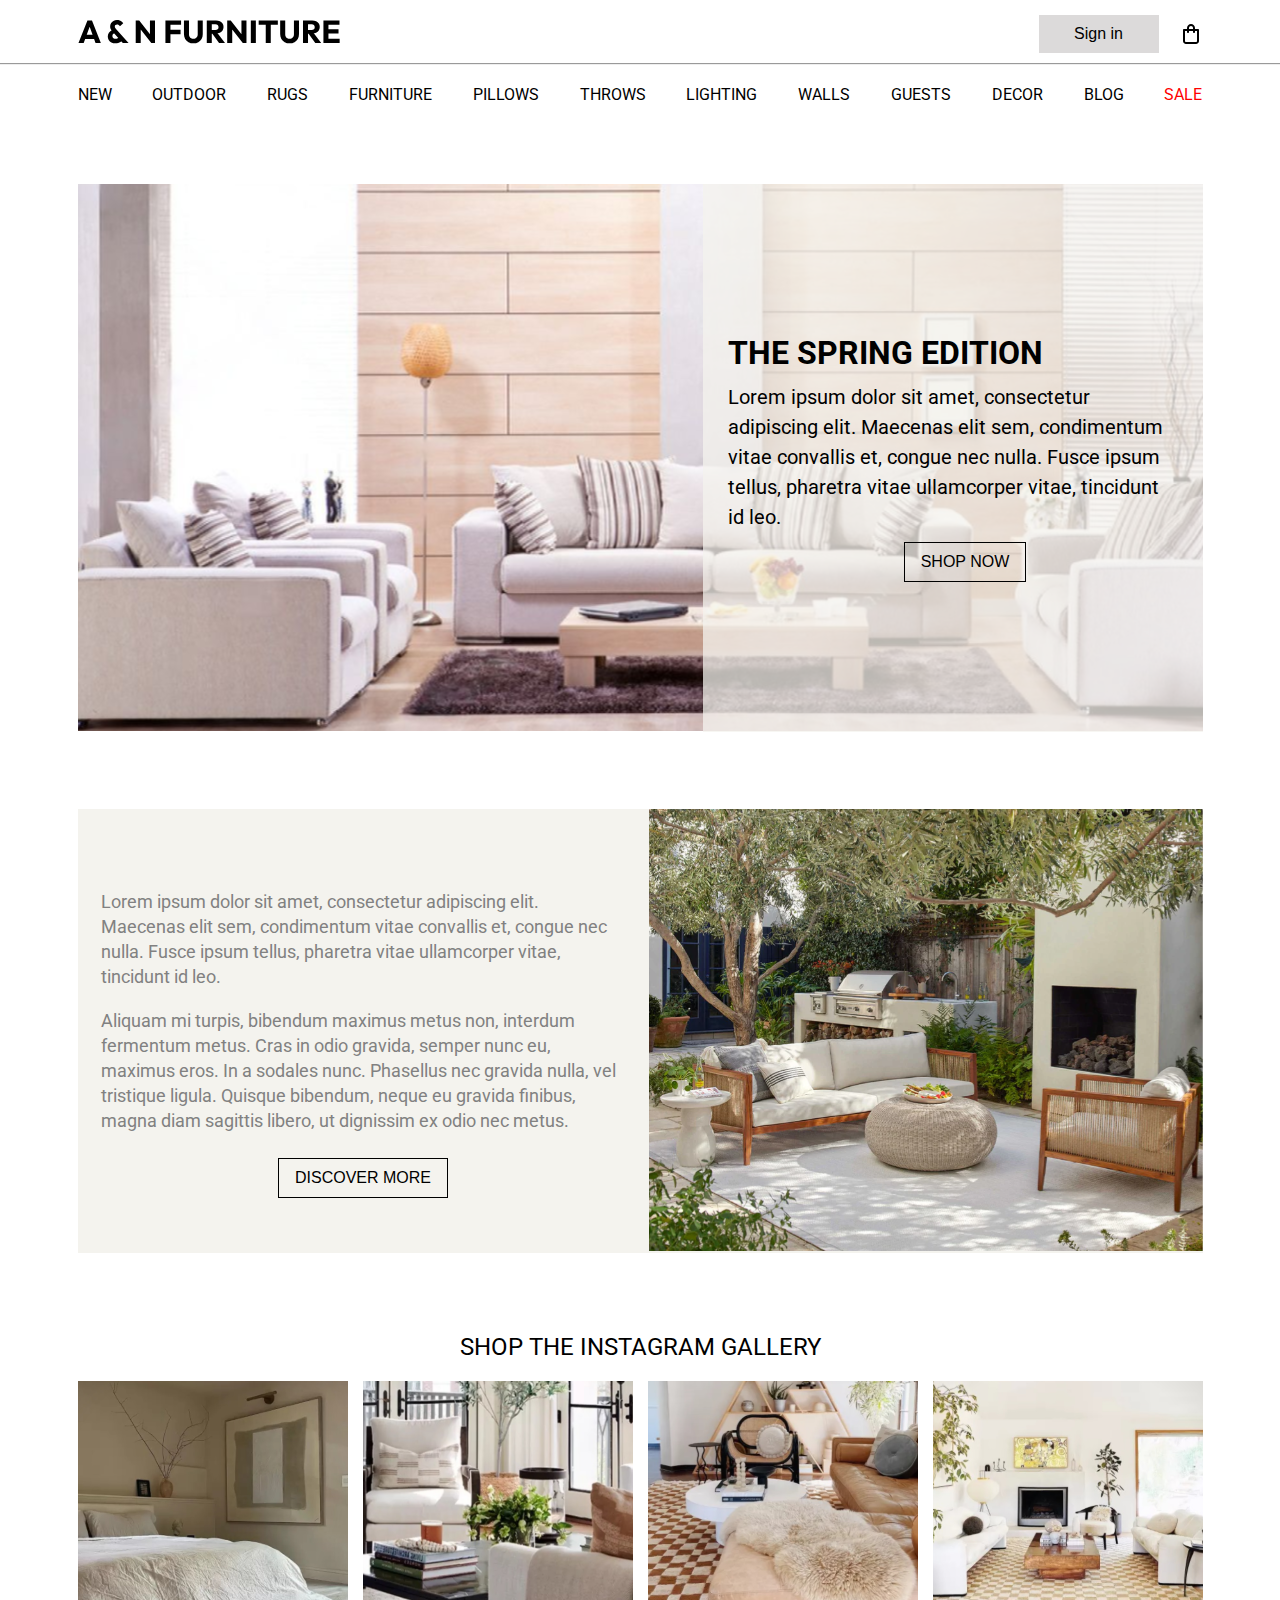
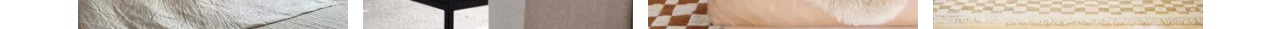
==== index.html @ 915113b4 "Instagram Gallery section added" ====
<!DOCTYPE html>
<html lang="en">
<head>
  <meta charset="UTF-8">
  <meta name="viewport" content="width=device-width, initial-scale=1.0">
  <link rel="stylesheet" href="style.css">
  <link rel="stylesheet" href="https://cdnjs.cloudflare.com/ajax/libs/font-awesome/4.7.0/css/font-awesome.min.css">
  <title>Buy Furniture Online</title>
</head>
<body>
  <div class="container">

    <!-- Top NavBar starts -->
    <div class="nav-container">
    <div class="logo">
      <img src="./images/sitelogo.svg" alt="logo">
    </div>
    <div class="login">
      <button type="button" class="btn btn-sign">Sign in</button>
      <img src="./images/icon-cart.svg" class="cart" alt="shopping cart icon">
    </div>
  </div>
    <!-- Top NavBar ends -->
    <hr>
    <!-- Main NavBar starts -->
    <div class="main-nav">
      <ul>
        <li><a href="#">New</a></li>
        <li><a href="#">Outdoor</a></li>
        <li><a href="#">Rugs</a></li>
        <li><a href="#">furniture</a></li>
        <li><a href="#">pillows</a></li>
        <li><a href="#">throws</a></li>
        <li><a href="#">lighting</a></li>
        <li><a href="#">walls</a></li>
        <li><a href="#">guests</a></li>
        <li><a href="#">decor</a></li>
        <li><a href="#">blog</a></li>
        <li><a href="#"><span class="active">sale</span></a></li>
      </ul>
    </div>
    <!-- Main NavBar ends -->

    <!-- Hero Section starts -->
   <div class="hero-container">
    <div class="hero-image">
      <img src="./images/hero.svg" alt="hero image">
    </div>
    <div class="hero-text">
      <h1>THE SPRING EDITION</h1>
      <p>Lorem ipsum dolor sit amet, consectetur adipiscing elit. Maecenas elit sem, condimentum vitae convallis et, congue nec nulla. Fusce ipsum tellus, pharetra vitae ullamcorper vitae, tincidunt id leo. </p>
      <button class="btn btn-shop">SHOP NOW</button>
    </div>
   </div>
    <!-- Hero Section ends -->

    <!-- Discover More starts -->
    <div class="discover-more">
      <div class="disc-text">
        <p>Lorem ipsum dolor sit amet, consectetur adipiscing elit. Maecenas elit sem, condimentum vitae convallis et, congue nec nulla. Fusce ipsum tellus, pharetra vitae ullamcorper vitae, tincidunt id leo.</p> <br>
        <p>Aliquam mi turpis, bibendum maximus metus non, interdum fermentum metus. Cras in odio gravida, semper nunc eu, maximus eros. In a sodales nunc. Phasellus nec gravida nulla, vel tristique ligula. Quisque bibendum, neque eu gravida finibus, magna diam sagittis libero, ut dignissim ex odio nec metus.</p>
        <button class="btn btn-discover">DISCOVER MORE</button>
      </div>
      <div class="disc-img">
        <img src="./images/discovermore.svg" alt="image for discover more section">
      </div>
    </div>
    <!-- Discover More ends -->

    <!-- Instagram gallery starts -->
    <div class="gallery-main">
      <h2>Shop the instagram  gallery</h2>
      <div class="gallery-items">
        <img src="./images/insta01.svg" alt="instagram image">
        <img src="./images/insta02.svg" alt="instagram image">
        <img src="./images/insta03.svg" alt="instagram image">
        <img src="./images/insta04.svg" alt="instagram image">
      </div>
    </div>
    <!-- Instagram gallery ends -->
  
  </div>
  <!-- End of Main Container Div -->
  
  <!-- Script file -->
  <script src="main.js"></script>
</body>
</html>
---- style.css ----
@import url('https://fonts.googleapis.com/css2?family=Outfit:wght@400;700&family=Roboto:wght@400;700&display=swap');
*{
  padding: 0;
  margin: 0;
  box-sizing: border-box;
}
:root{
  --yellow-main:  #F4F3EE;
}

body{
  font-family: 'Outfit', sans-serif;
  font-family: 'Roboto', sans-serif;
}
.container{
  width: 1125px;
  margin: 0 auto;
}
/* Top NavBar starts */
.nav-container{
  margin-top: 15px;
  display: flex;
  align-items: center;
  justify-content: space-between;
}
.login{
  display: flex;
}
.login button{
  margin-right: 20px;
}
.btn{
  padding: 10px 16px;
  font-size: 16px;
  cursor: pointer;
  border: 1px solid black;
}
.btn-sign{
  width: 120px;
  background-color: #DCDADA;
  border: none;
}
.cart{
  cursor: pointer;
}
hr{
  width: 200%;
  position: relative;
  left: -50%;
  margin-top: 10px;
}
/* Top NavBar ends */

/* Main NavBar starts */
ul{
  display: flex;
  align-items: center;
  justify-content: space-between;
  margin-top: 20px;
}
ul li{
  list-style: none;
}
ul li a{
  display: inline-block;
  text-decoration: none;
  text-transform: uppercase;
  color: black;
}
.active{
  color: red;
}
/* Main NavBar ends */

/* Hero Section starts */
.hero-container{
  margin-top: 80px;
  position: relative;
  height: 600px;
}
.hero-container img{
  width: 1125px;
}
.hero-text{
  position: absolute;
  display: flex;
  flex-direction: column;
  justify-content: center;
  top: 0;
  right: 0;
  height: 548px;
  width: 500px;
  padding-left: 25px;
  background-color: rgba(244, 243, 238, 0.75);
}
.hero-text h1{
margin-bottom: 10px;

}
.hero-text p{
  width: 450px;
  font-size: 20px;
  line-height: 150%;
  margin-bottom: 10px;
}
.btn-shop{
  align-self: center;
  background-color: transparent;
}
.btn-shop:hover{
  background-color: #fff;
}
/* Hero Section ends */

/* Discover more starts */
.discover-more{
  display: flex;
  background-color: var(--yellow-main);
  height: 444px;
  margin-top: 25px;
}
.disc-text{
  padding: 80px 23px;
  text-align: center;
}
.disc-text p{
  font-size: 18px;
  line-height: 25px;
  color: #818181;
  text-align: left;
}
.btn-discover{
  background-color: transparent;
  margin-top: 25px;
}
.btn-discover:hover{
  background-color: #fff;
}
/* Discover more ends */

/* Instagram gallery starts */
.gallery-main{
  margin-top: 80px;
}
.gallery-main h2{
  text-align: center;
  text-transform: uppercase;
  font-weight: 400;
  margin-bottom: 20px;
}
.gallery-items{
  display: flex;
  justify-content: space-between;
}
/* Instagram gallery ends */
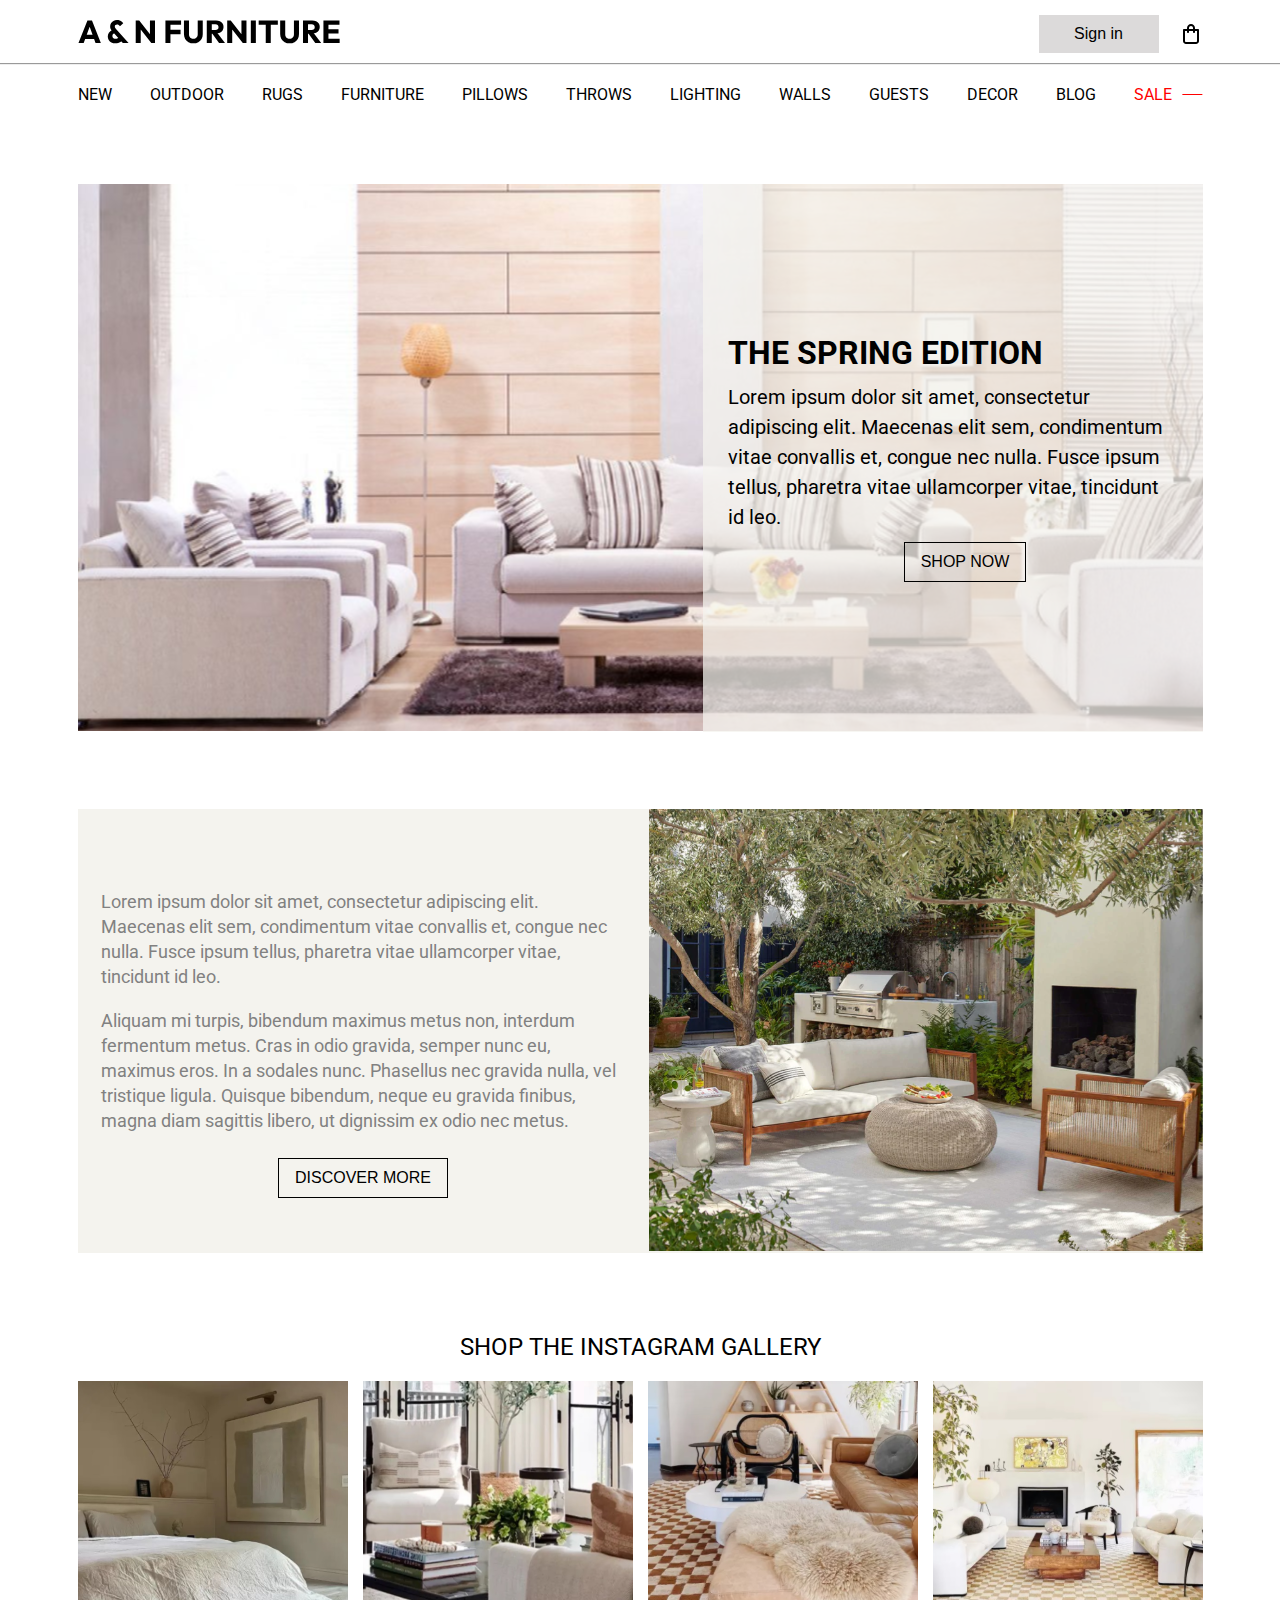
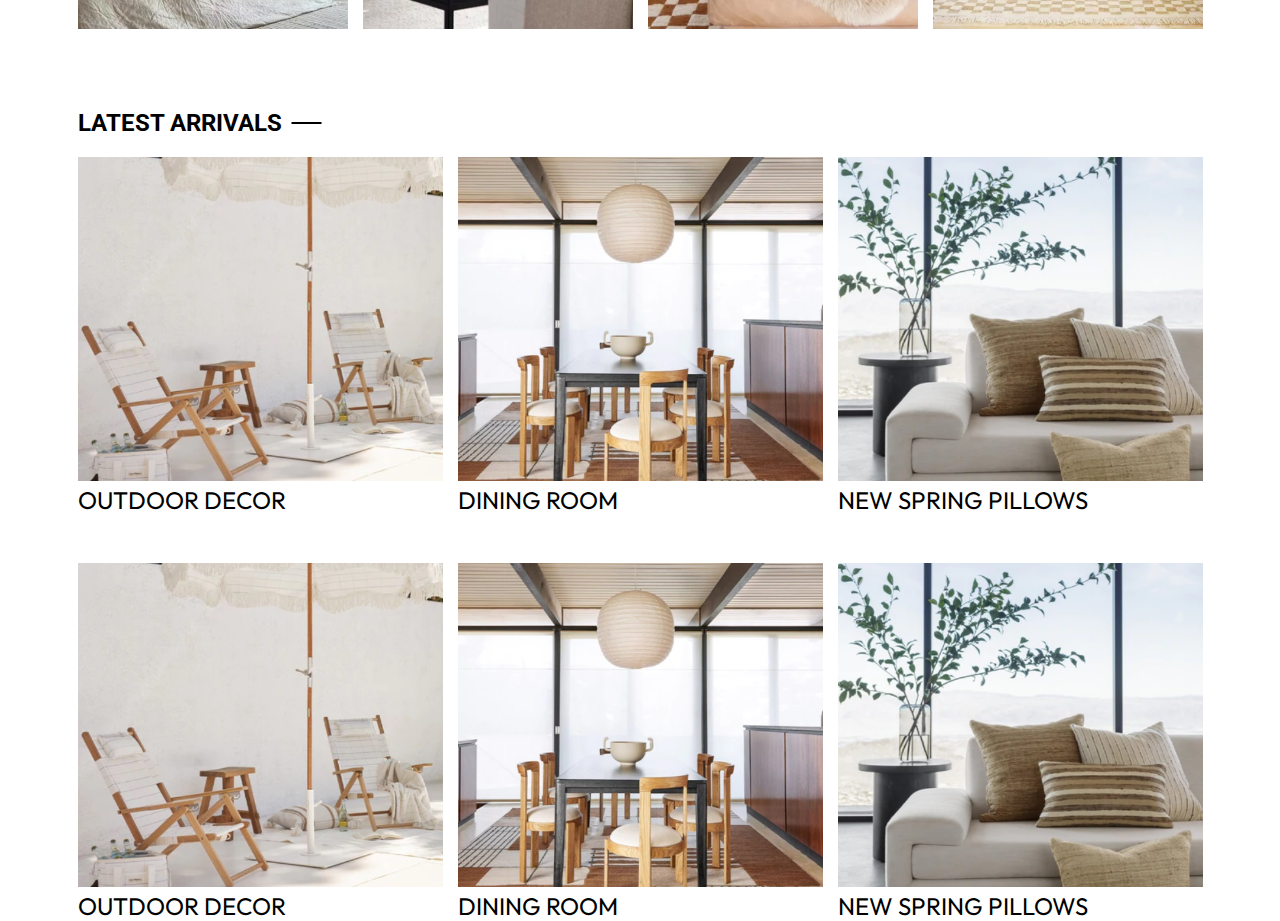
==== commit 30dd550f: "Latest Arrival product section done" ====
--- a/index.html
+++ b/index.html
@@ -78,6 +78,38 @@
       </div>
     </div>
     <!-- Instagram gallery ends -->
+
+    <!-- Latest arrival starts -->
+    <div class="latest-arrivals">
+      <h2><span>Latest arrivals</span></h2>
+      <div class="arrival-items">
+        <div class="item">
+          <img src="./images/latest-arrival-01.svg" alt="New arrival image 1">
+          <p>outdoor decor</p>
+        </div>
+        <div class="item">
+          <img src="./images/latest-arrival-02.svg" alt="New arrival image 2">
+          <p>dining room</p>
+        </div>
+        <div class="item">
+          <img src="./images/latest-arrival-03.svg" alt="New arrival image 3">
+          <p>new spring pillows</p>
+        </div>
+        <div class="item">
+          <img src="./images/latest-arrival-04.svg" alt="New arrival image 4">
+          <p>outdoor decor</p>
+        </div>
+        <div class="item">
+          <img src="./images/latest-arrival-05.svg" alt="New arrival image 5">
+          <p>dining room</p>
+        </div>
+        <div class="item">
+          <img src="./images/latest-arrival-06.svg" alt="New arrival image 6">
+          <p>new spring pillows</p>
+        </div>
+      </div>
+    </div>
+    <!-- Latest arrival ends -->
   
   </div>
   <!-- End of Main Container Div -->
--- a/style.css
+++ b/style.css
@@ -153,3 +153,31 @@
   justify-content: space-between;
 }
 /* Instagram gallery ends */
+
+/* Latest arrival starts */
+.latest-arrivals{
+  margin-top: 80px;
+}
+.latest-arrivals h2{
+  text-transform: uppercase;
+}
+span::after{
+  content: "\00a0\00a0\00a0\00a0\00a0";
+  margin-left: 10px;
+  text-decoration: line-through;
+}
+.item p{
+  text-transform: uppercase;
+  font-size: 24px;
+  font-weight: 400;
+  font-family: 'Outfit', sans-serif;
+}
+.arrival-items{
+  margin-top: 20px;
+  display: flex;
+  justify-content: space-between;
+  flex-wrap: wrap;
+  row-gap: 3em;
+}
+/* Latest arrival ends */
+
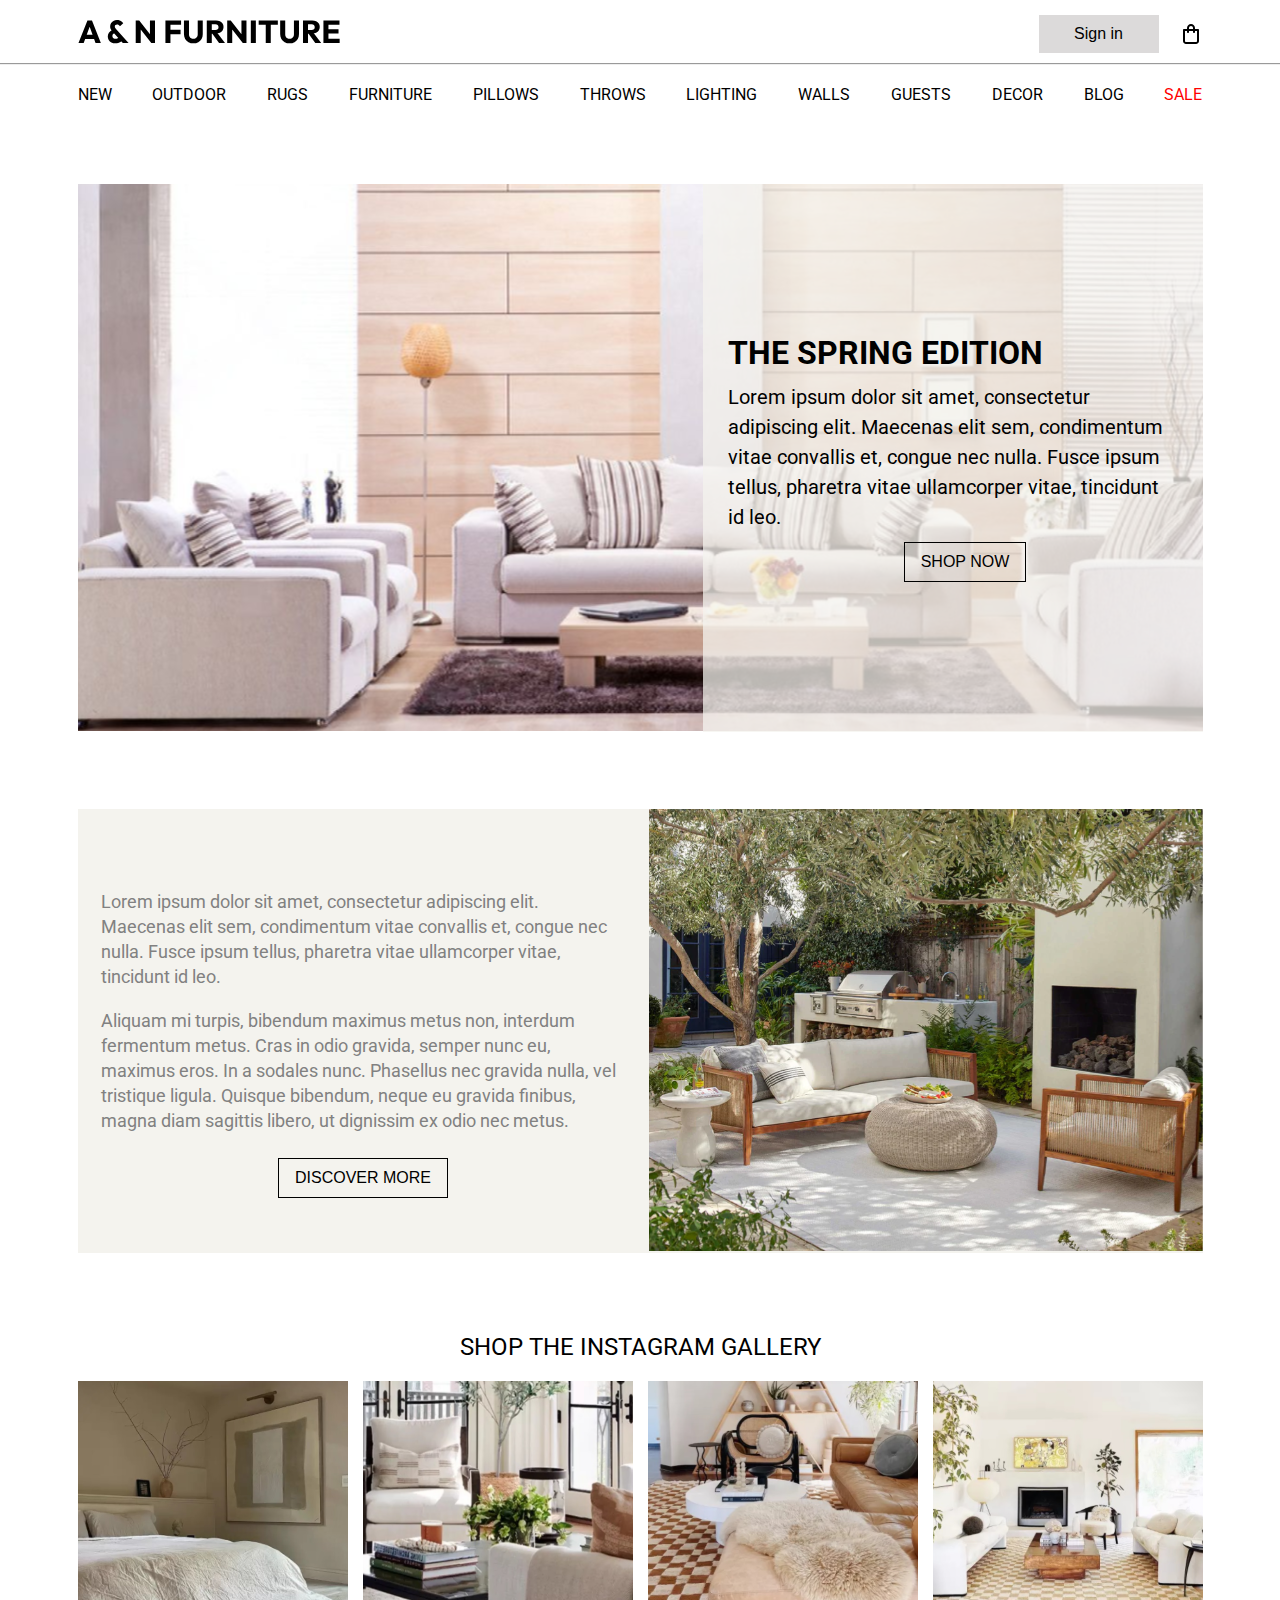
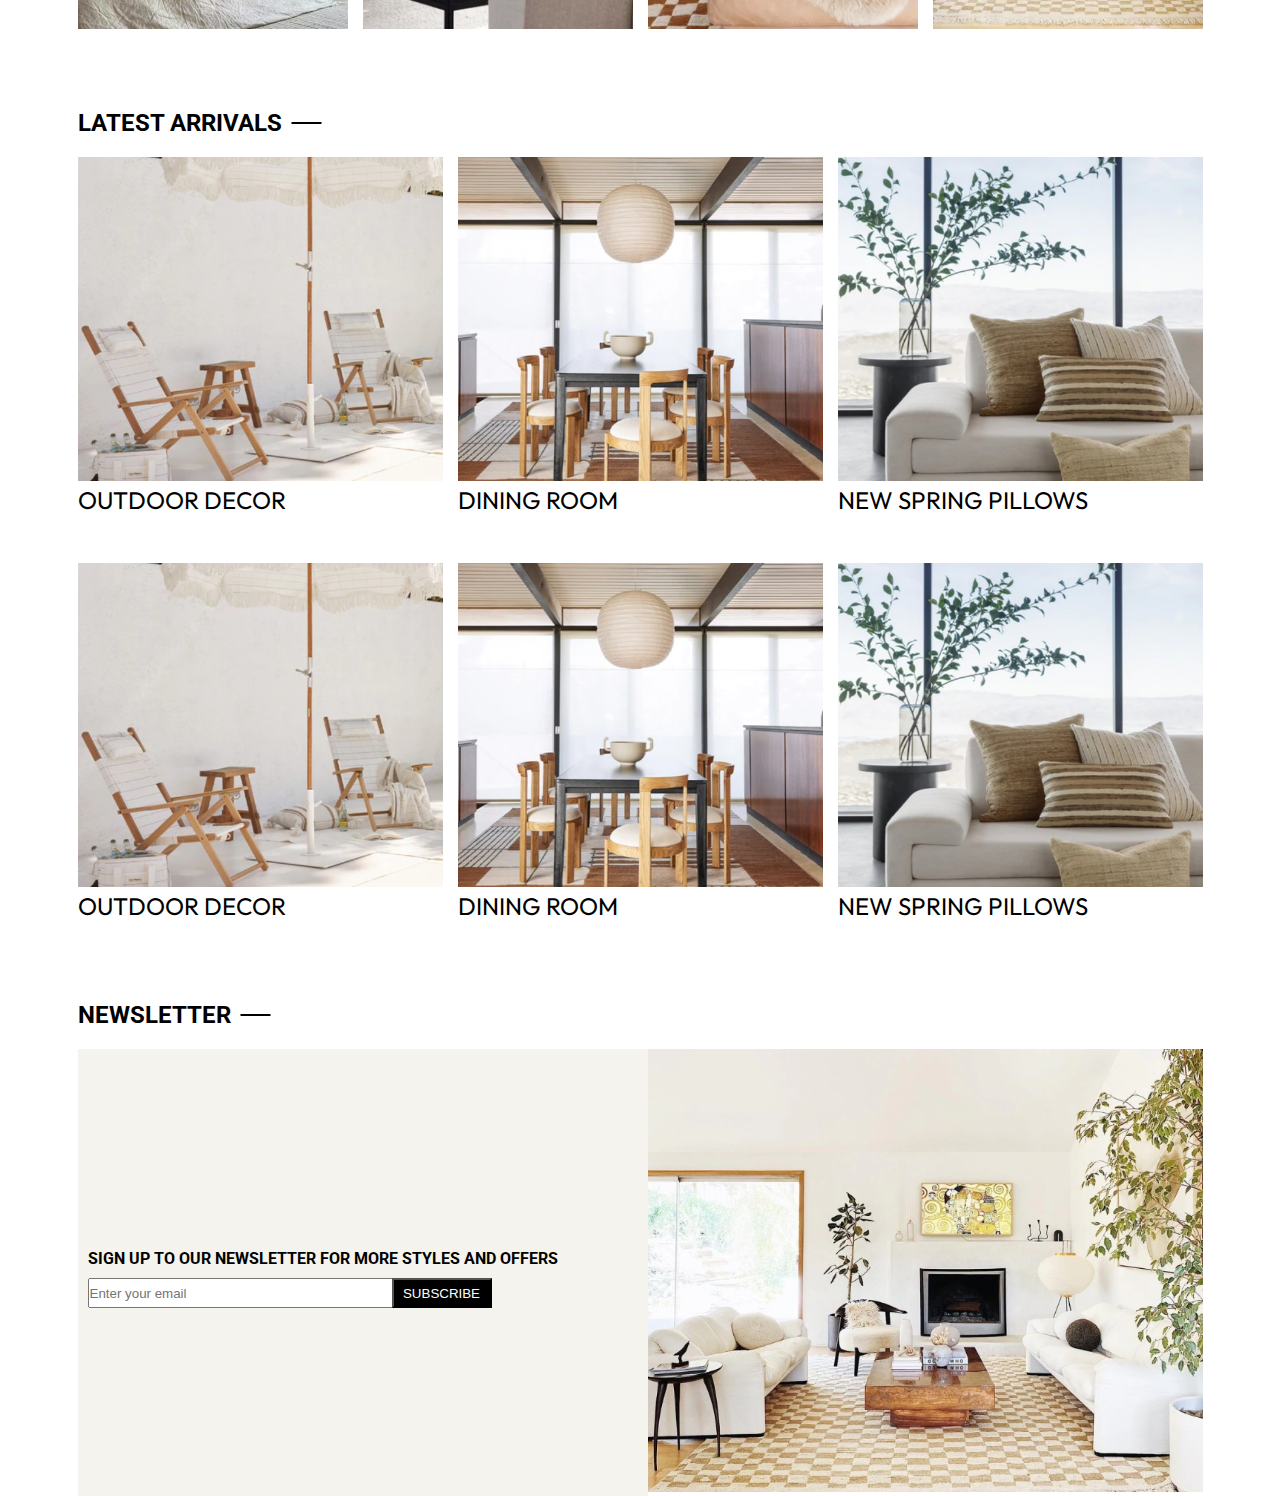
==== commit aa3846e8: "Newsletter section added" ====
--- a/index.html
+++ b/index.html
@@ -81,7 +81,7 @@
 
     <!-- Latest arrival starts -->
     <div class="latest-arrivals">
-      <h2><span>Latest arrivals</span></h2>
+      <h2><span class="hr-line">Latest arrivals</span></h2>
       <div class="arrival-items">
         <div class="item">
           <img src="./images/latest-arrival-01.svg" alt="New arrival image 1">
@@ -110,6 +110,21 @@
       </div>
     </div>
     <!-- Latest arrival ends -->
+    <!-- Newsletter starts -->
+    <div class="newsletter">
+      <h2><span class="hr-line">NEWSLETTER</span></h2>
+      <div class="news-content">
+        <div class="news-text">
+          <h3>sign up to our newsletter for more styles and offers</h3>
+          <input type="text" class="news-input" placeholder="Enter your email">
+          <button class="btn-sub">SUBSCRIBE</button>
+        </div>
+        <div class="news-img">
+          <img src="./images/newsletter.svg" alt="Newsletter image">
+        </div>
+      </div>
+    </div>
+    <!-- Newsletter ends -->
   
   </div>
   <!-- End of Main Container Div -->
--- a/style.css
+++ b/style.css
@@ -161,7 +161,7 @@
 .latest-arrivals h2{
   text-transform: uppercase;
 }
-span::after{
+.hr-line::after{
   content: "\00a0\00a0\00a0\00a0\00a0";
   margin-left: 10px;
   text-decoration: line-through;
@@ -180,4 +180,37 @@
   row-gap: 3em;
 }
 /* Latest arrival ends */
-
+/* Newsletter starts */
+.newsletter{
+  margin-top: 80px;
+}
+.news-content{
+  display: flex;
+  margin-top: 20px;
+}
+.news-text{
+  flex: 1;
+  padding-top: 200px;
+  padding-left: 10px;
+  background-color: var(--yellow-main);
+}
+.news-text h3{
+  text-transform: uppercase;
+  margin-bottom: 10px;
+  font-size: 16px;
+}
+.news-input{
+  padding-right: 50px;
+  width: 350px;
+  height: 30px;
+}
+.btn-sub{
+  margin-left: -50px;
+  height: 30px;
+  width: 100px;
+  background: #000;
+  color: white;
+  cursor: pointer;
+}
+/* Newsletter ends */
+
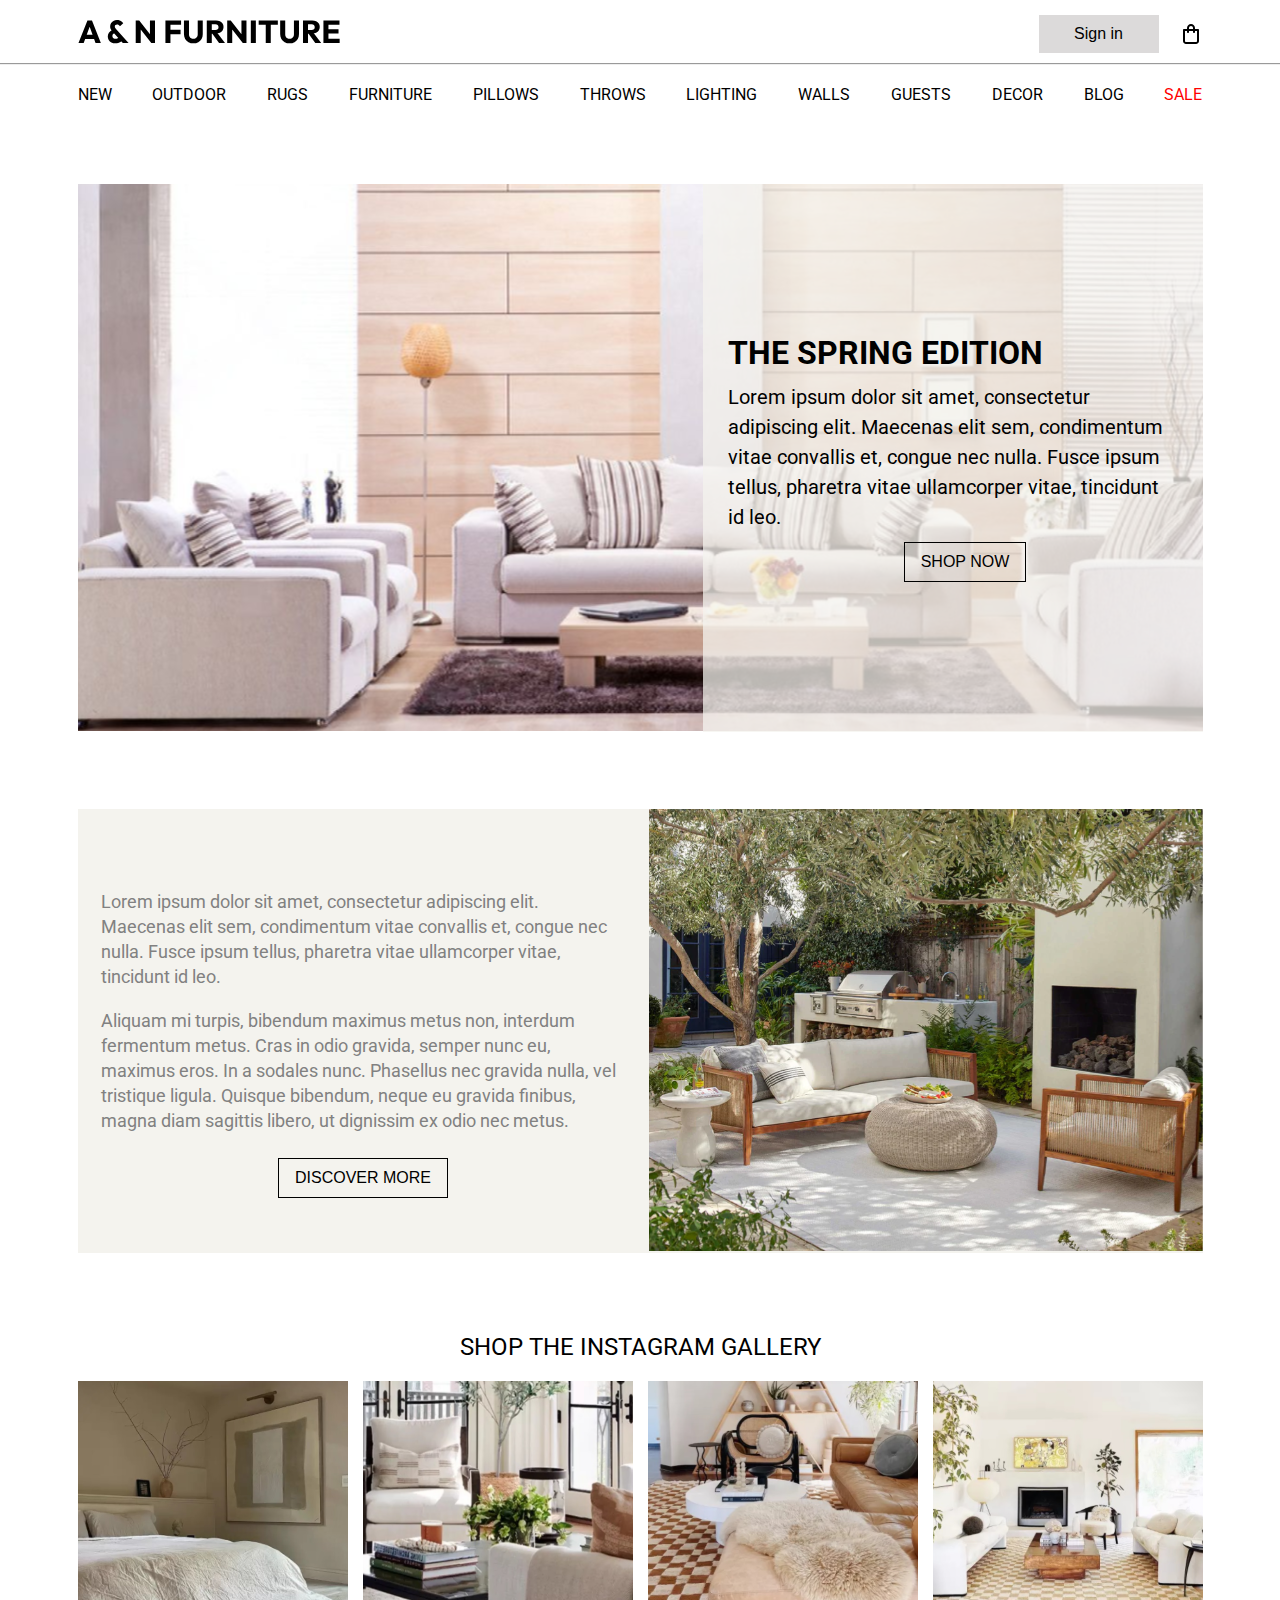
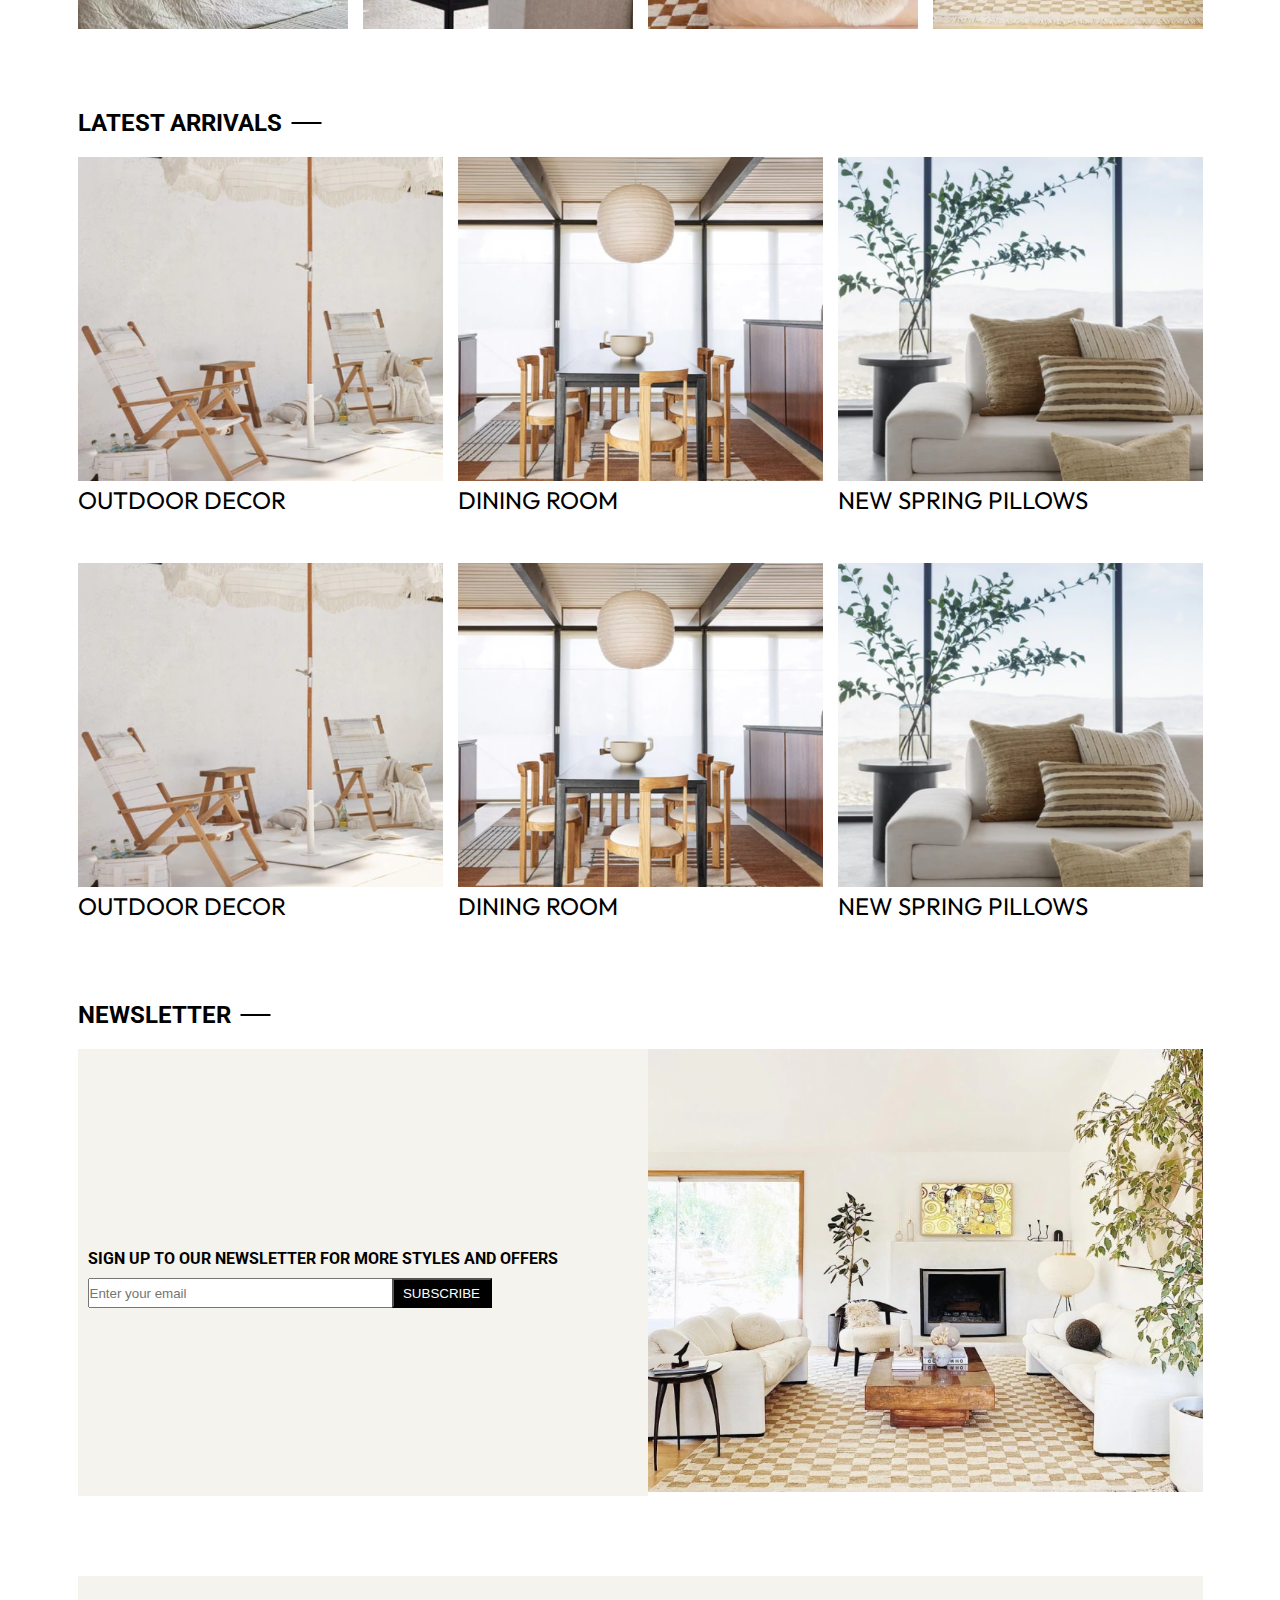
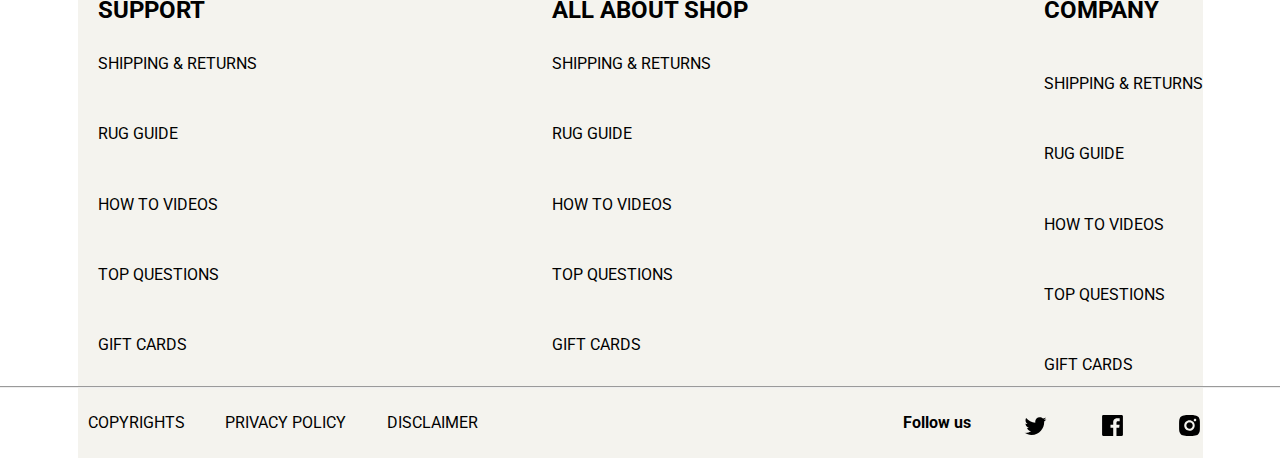
==== commit 5c925e84: "Footer menu commpleted" ====
--- a/index.html
+++ b/index.html
@@ -24,7 +24,7 @@
     <hr>
     <!-- Main NavBar starts -->
     <div class="main-nav">
-      <ul>
+      <ul class="menu-items">
         <li><a href="#">New</a></li>
         <li><a href="#">Outdoor</a></li>
         <li><a href="#">Rugs</a></li>
@@ -125,6 +125,57 @@
       </div>
     </div>
     <!-- Newsletter ends -->
+
+    <!-- Footer starts -->
+    <div class="footer-main">
+      <div class="support">
+        <h2>SUPPORT</h2>
+        <ul class="support-list">
+          <li><a href="#">shipping & Returns</a></li>
+          <li><a href="#">rug guide</a></li>
+          <li><a href="#">how to videos</a></li>
+          <li><a href="#">top questions</a></li>
+          <li><a href="#">gift cards</a></li>
+        </ul>
+      </div>
+      <div class="all-about-shop">
+        <h2>ALL ABOUT SHOP</h2>
+        <ul class="shop-list">
+          <li><a href="#">shipping & Returns</a></li>
+          <li><a href="#">rug guide</a></li>
+          <li><a href="#">how to videos</a></li>
+          <li><a href="#">top questions</a></li>
+          <li><a href="#">gift cards</a></li>
+        </ul>
+      </div>
+      <div class="company">
+        <h2>COMPANY</h2>
+        <ul class="comp-list">
+          <li><a href="#">shipping & Returns</a></li>
+          <li><a href="#">rug guide</a></li>
+          <li><a href="#">how to videos</a></li>
+          <li><a href="#">top questions</a></li>
+          <li><a href="#">gift cards</a></li>
+        </ul>
+      </div>
+    </div>
+    <hr class="footer-hr">
+    <!-- Footer ends -->
+    <!-- Footer Bottom Menu starts -->
+    <div class="footer-bottom">
+      <ul class="footer-bottom-ul">
+        <li><a href="#">Copyrights</a></li>
+        <li><a href="#">Privacy Policy</a></li>
+        <li><a href="#">Disclaimer</a></li>
+      </ul>
+      <div class="social">
+        <h4>Follow us</h4>
+        <img src="./images/icon-twitter.svg" alt="">
+        <img src="./images/icon-facebook.svg" alt="">
+        <img src="./images/icon-insta.svg" alt="">
+      </div>
+    </div>
+    <!-- Footer Bottom Menu ends -->
   
   </div>
   <!-- End of Main Container Div -->
--- a/style.css
+++ b/style.css
@@ -52,7 +52,7 @@
 /* Top NavBar ends */
 
 /* Main NavBar starts */
-ul{
+.menu-items{
   display: flex;
   align-items: center;
   justify-content: space-between;
@@ -166,6 +166,9 @@
   margin-left: 10px;
   text-decoration: line-through;
 }
+.item{
+  cursor: pointer;
+}
 .item p{
   text-transform: uppercase;
   font-size: 24px;
@@ -213,4 +216,57 @@
   cursor: pointer;
 }
 /* Newsletter ends */
-
+/* Footer starts */
+.footer-main{
+  margin-top: 80px;
+  display: flex;
+  justify-content: space-between;
+  height: 420px;
+  background-color: var(--yellow-main);
+}
+.support, .all-about-shop, .company{
+  margin-left: 20px;
+}
+.support, .all-about-shop, .company h2{
+  padding-top: 20px;
+  padding-bottom: 20px;
+}
+.support-list, .shop-list, .comp-list{
+  display: flex;
+  flex-direction: column;
+  justify-content: space-between;
+  height: 300px;
+  margin-top: 30px;
+}
+.footer-hr{
+  margin-top: -10px;
+}
+
+/* Footer ends */
+/* Footer bottom starts */
+.footer-bottom{
+  display: flex;
+  justify-content: space-between;
+  height: 70px;
+  background-color: var(--yellow-main);
+}
+.footer-bottom-ul{
+  width: 400px;
+  display: flex;
+  justify-content: space-between;
+  padding-top: 25px;
+  padding-left: 10px;
+}
+.social{
+  width: 300px;
+  display: flex;
+  justify-content: space-between;
+  padding-top: 25px;
+  padding-right: 10pxs;
+}
+.social img{
+  height: 25px;
+  width: 25px;
+}
+/* Footer bottom ends */
+
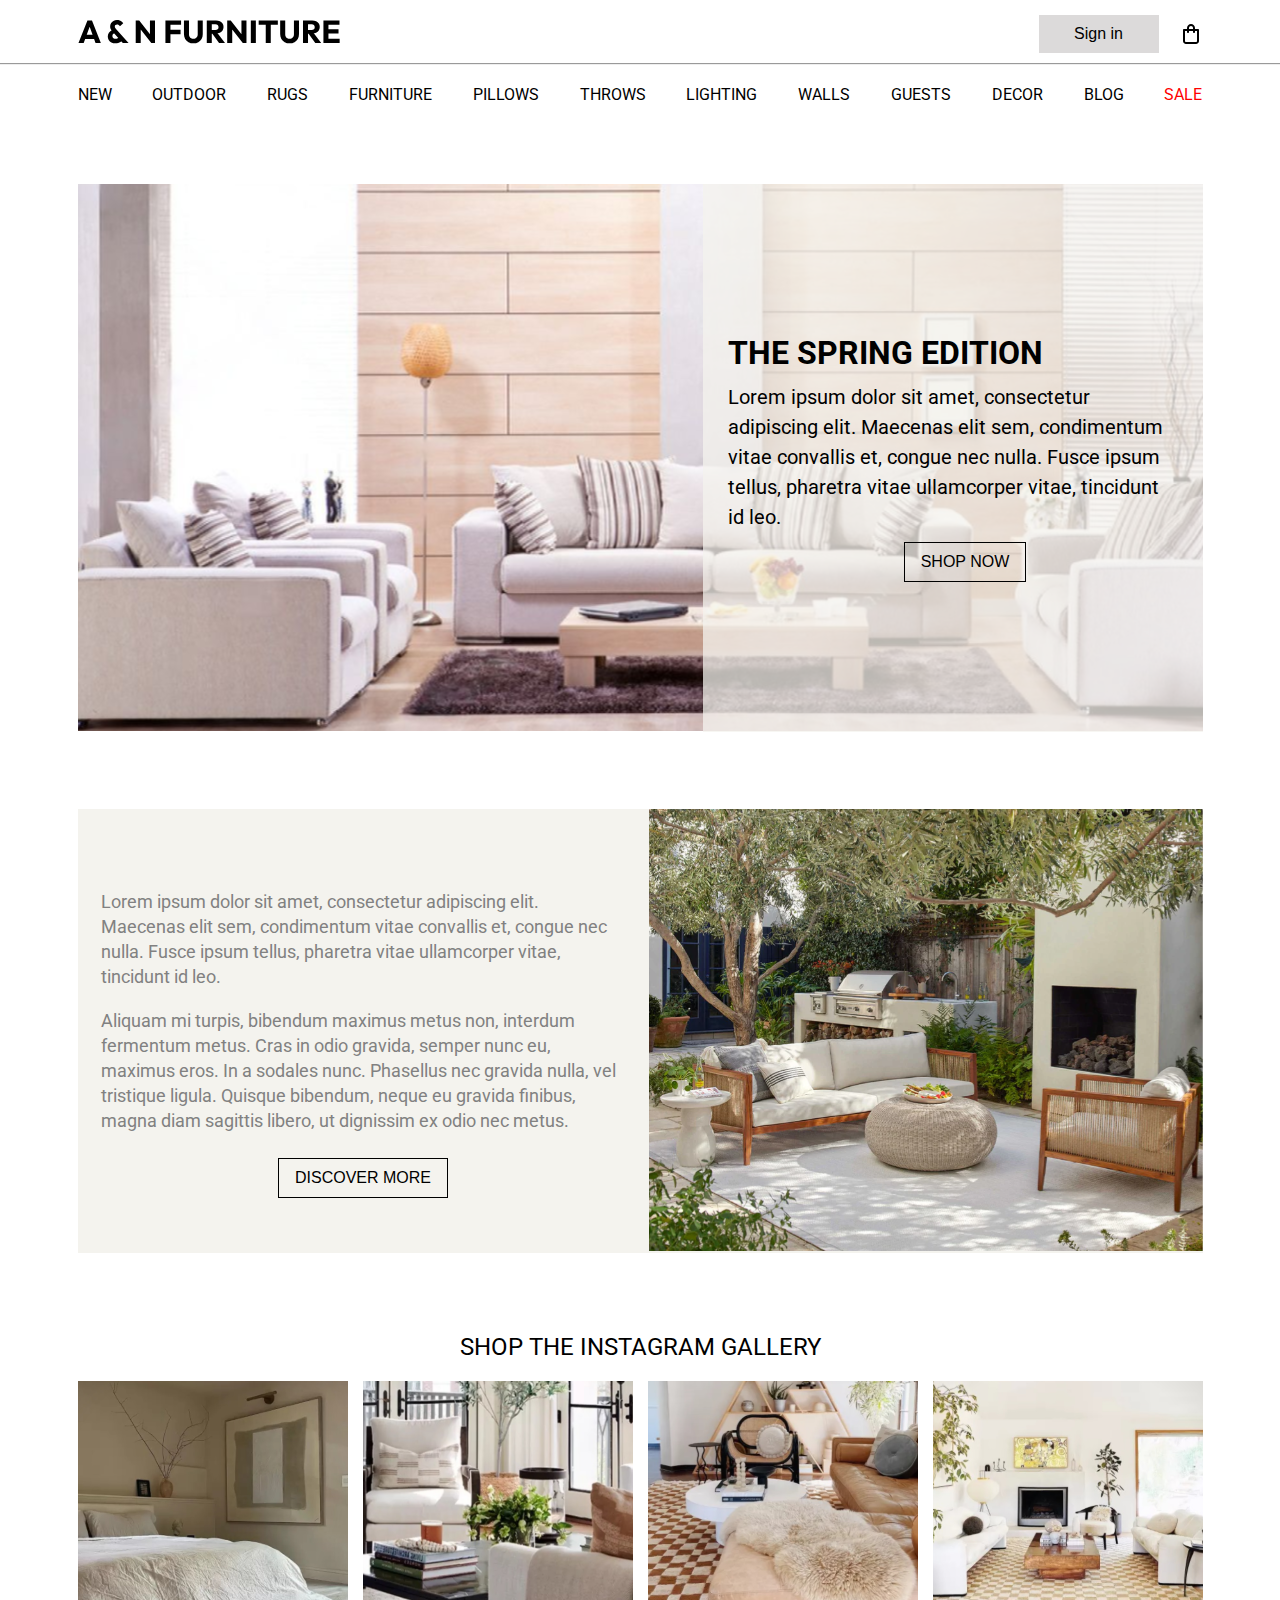
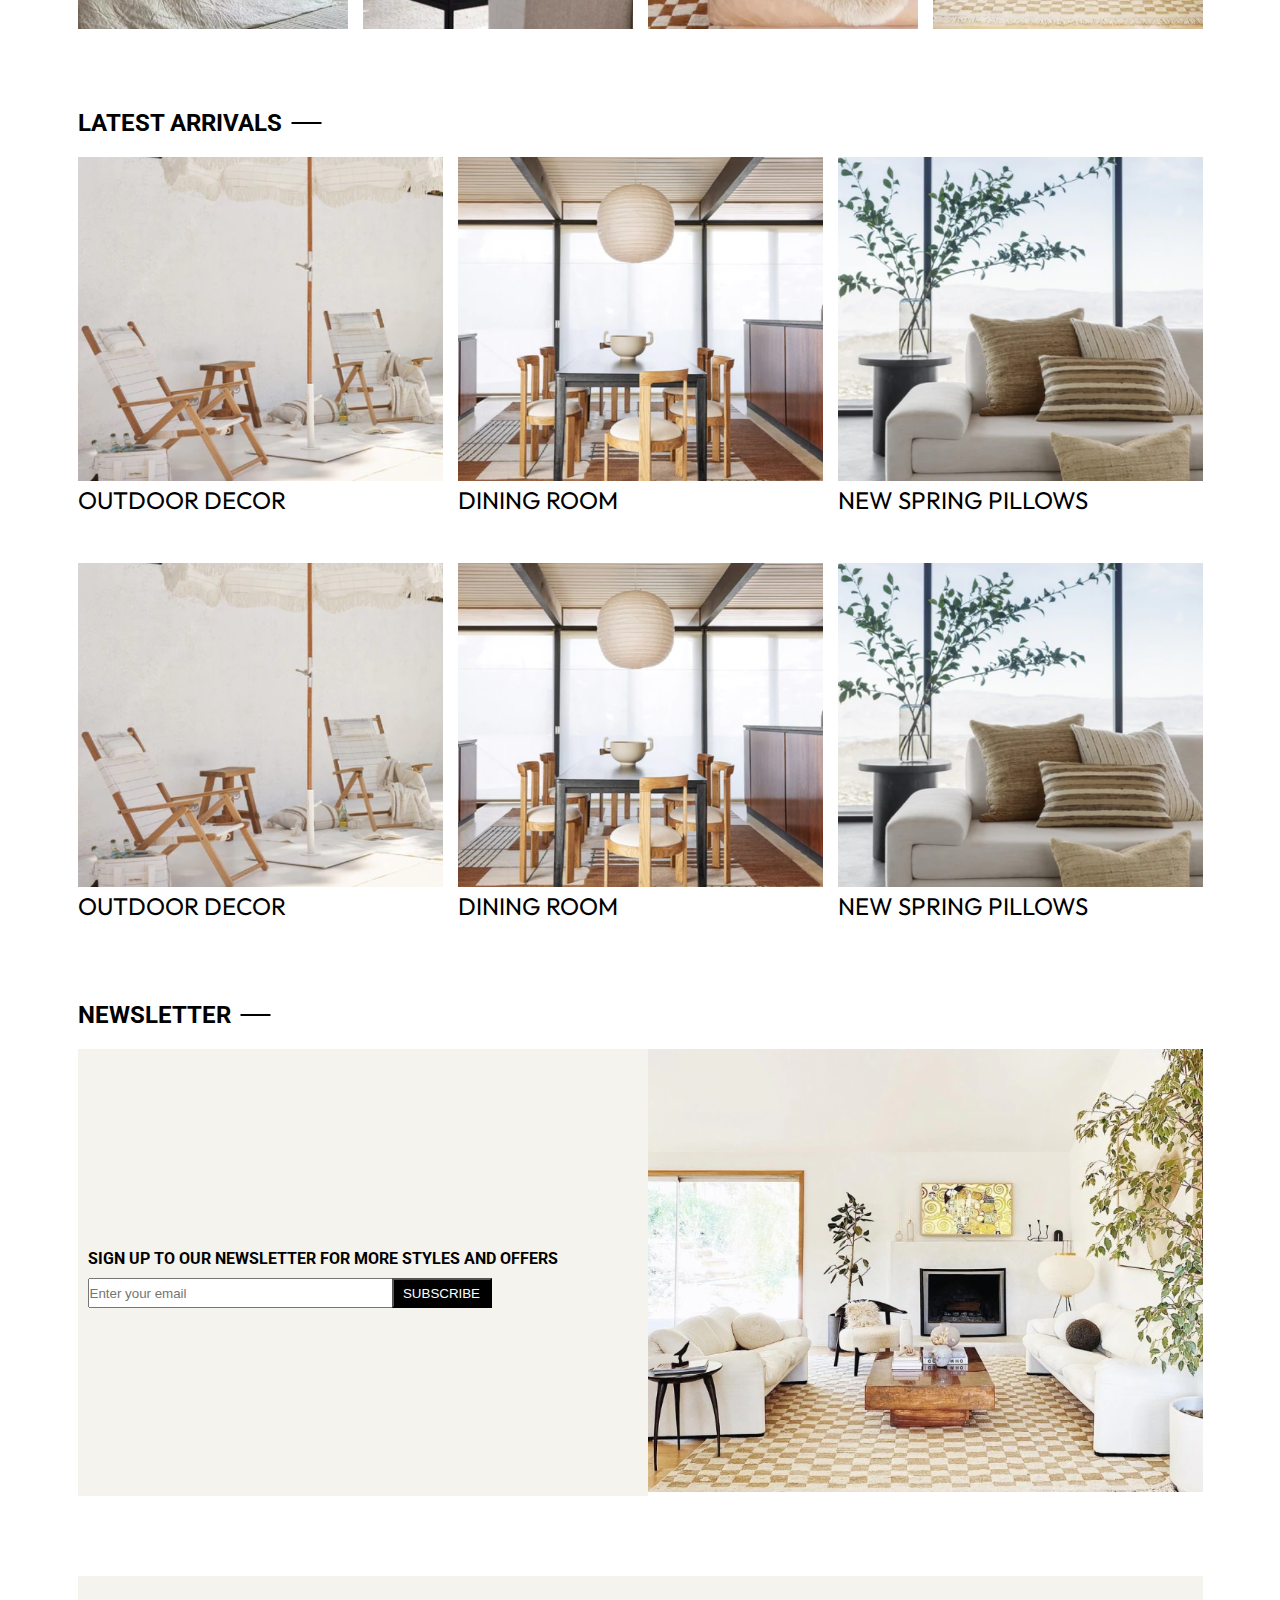
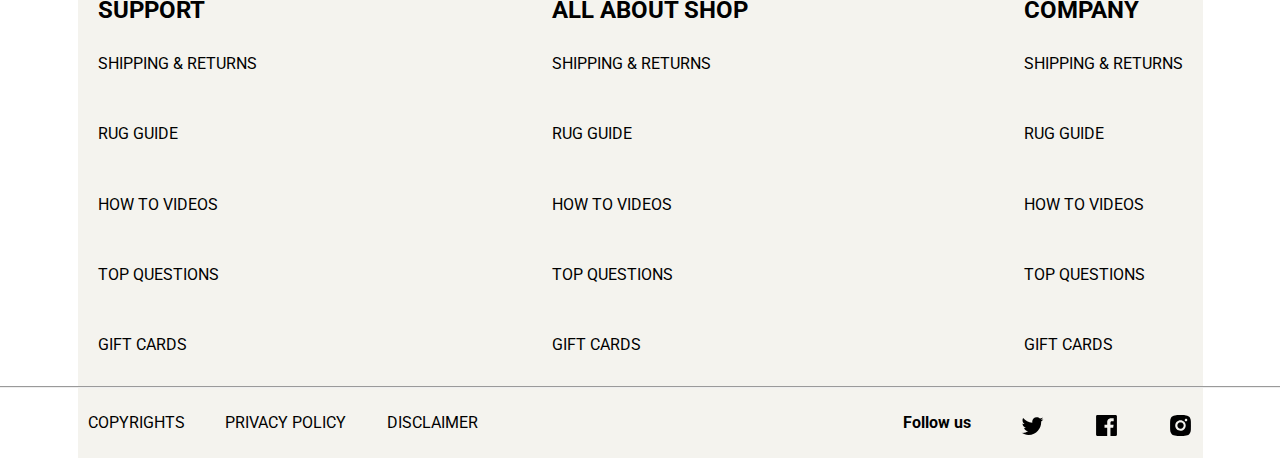
==== commit 0e4e4a50: "Fixed minor issues" ====
--- a/index.html
+++ b/index.html
@@ -158,6 +158,7 @@
           <li><a href="#">gift cards</a></li>
         </ul>
       </div>
+      
     </div>
     <hr class="footer-hr">
     <!-- Footer ends -->
--- a/style.css
+++ b/style.css
@@ -224,12 +224,14 @@
   height: 420px;
   background-color: var(--yellow-main);
 }
-.support, .all-about-shop, .company{
+.support, .all-about-shop{
   margin-left: 20px;
+}
+.company{
+  margin-right: 20px;
 }
 .support, .all-about-shop, .company h2{
   padding-top: 20px;
-  padding-bottom: 20px;
 }
 .support-list, .shop-list, .comp-list{
   display: flex;
@@ -262,11 +264,12 @@
   display: flex;
   justify-content: space-between;
   padding-top: 25px;
-  padding-right: 10pxs;
+  padding-right: 10px;
 }
 .social img{
   height: 25px;
   width: 25px;
+  cursor: pointer;
 }
 /* Footer bottom ends */
 
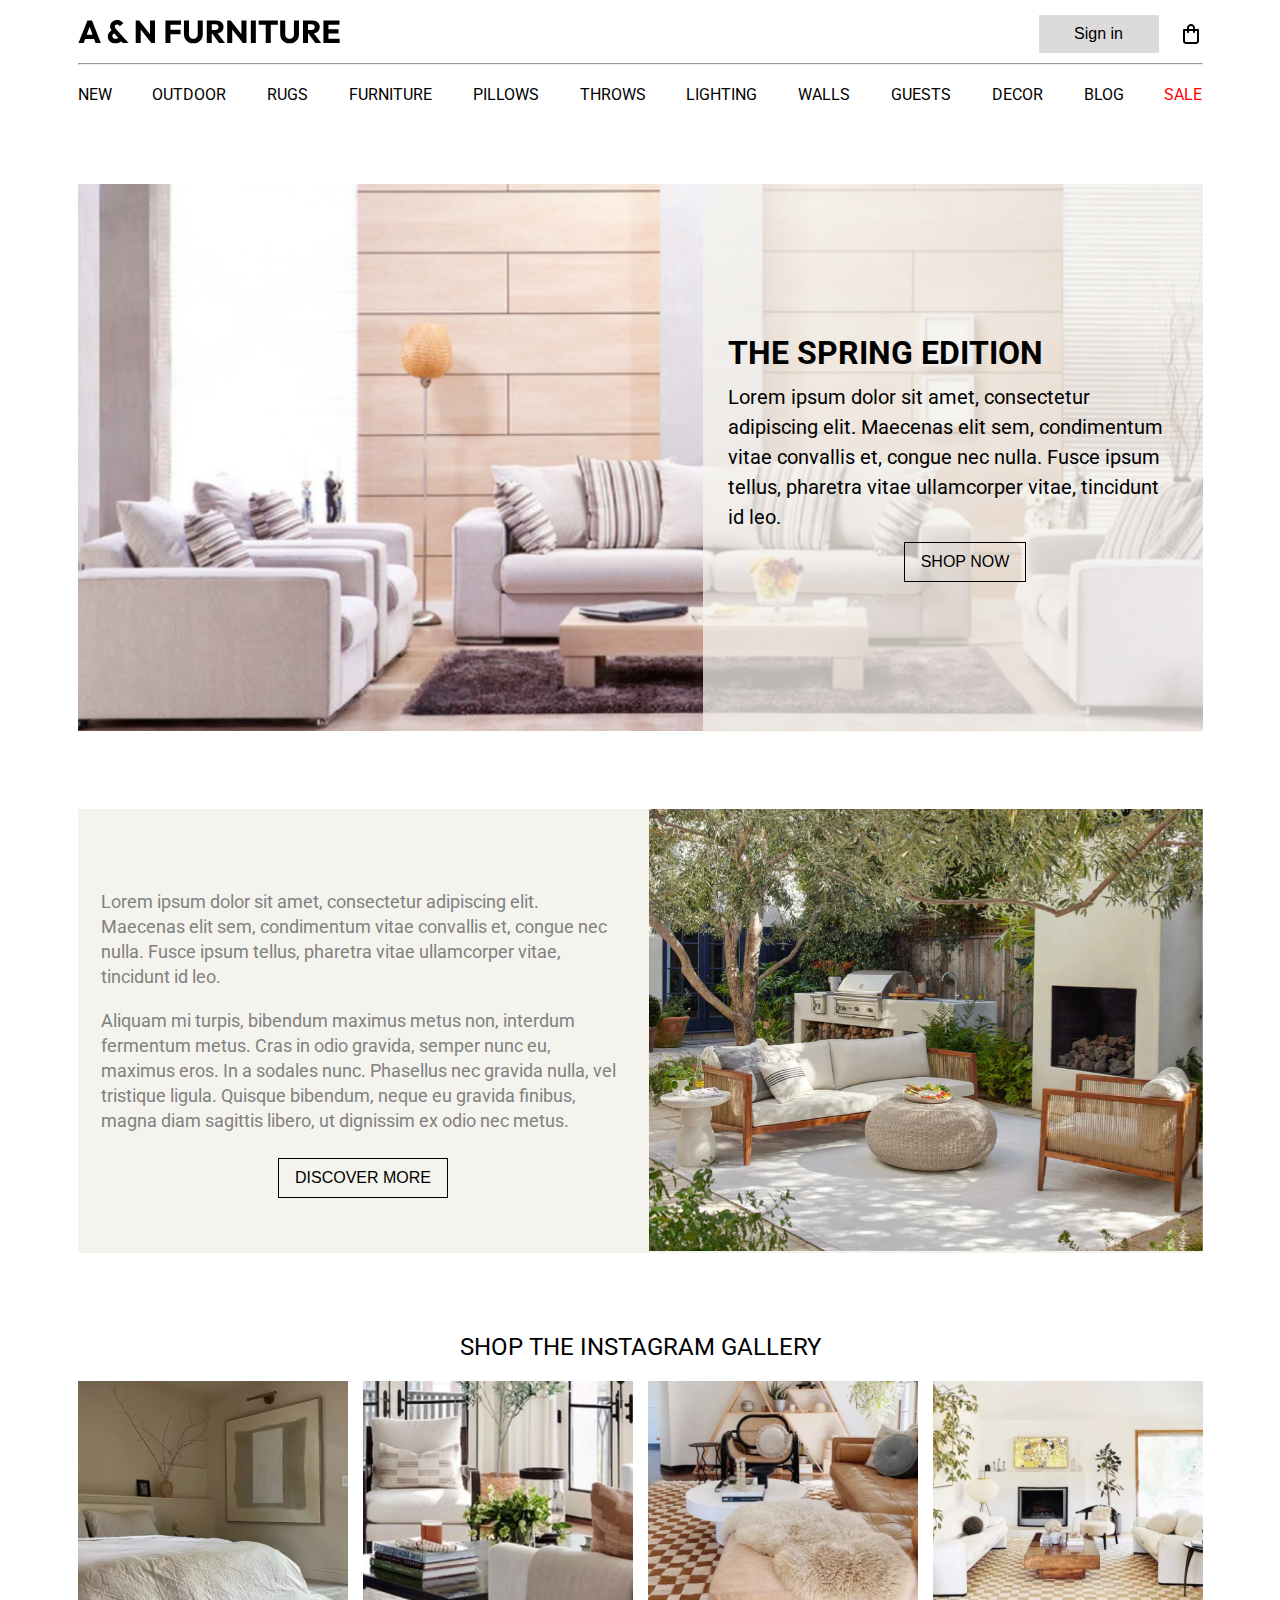
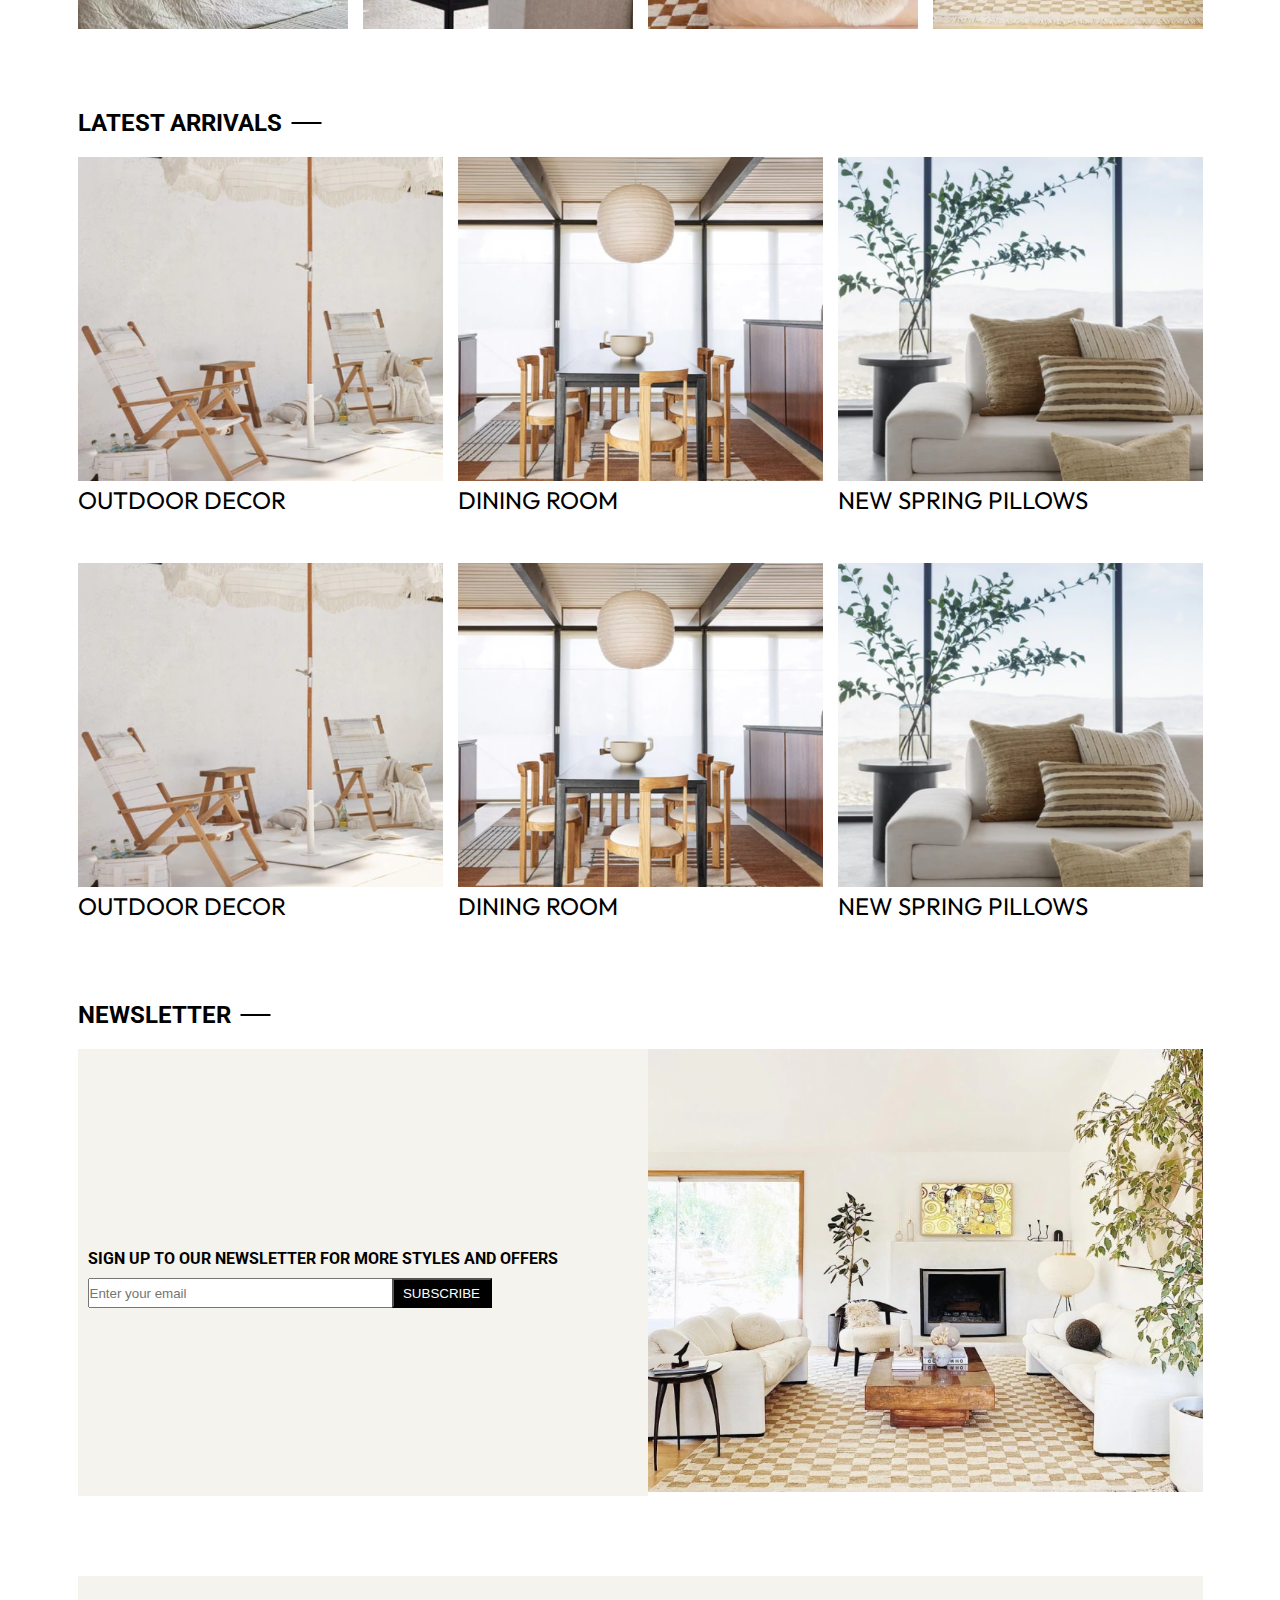
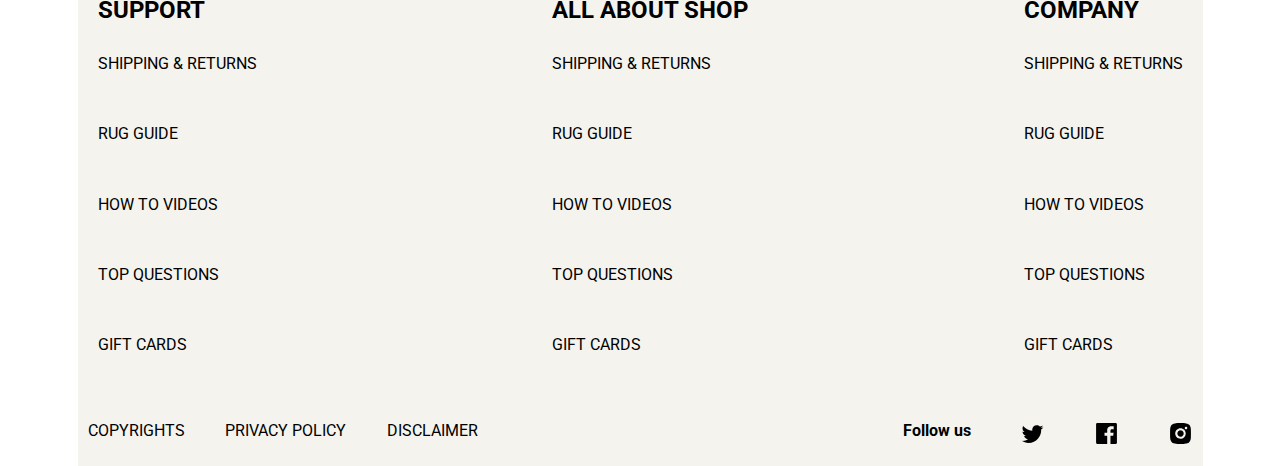
==== commit 73c535dd: "fixed bugs" ====
--- a/index.html
+++ b/index.html
@@ -22,6 +22,7 @@
   </div>
     <!-- Top NavBar ends -->
     <hr>
+    <!-- <hr> -->
     <!-- Main NavBar starts -->
     <div class="main-nav">
       <ul class="menu-items">
@@ -160,7 +161,8 @@
       </div>
       
     </div>
-    <hr class="footer-hr">
+    <!-- <hr class="footer-hr"> -->
+
     <!-- Footer ends -->
     <!-- Footer Bottom Menu starts -->
     <div class="footer-bottom">
--- a/style.css
+++ b/style.css
@@ -23,6 +23,9 @@
   align-items: center;
   justify-content: space-between;
 }
+.logo{
+  cursor: pointer;
+}
 .login{
   display: flex;
 }
@@ -44,9 +47,6 @@
   cursor: pointer;
 }
 hr{
-  width: 200%;
-  position: relative;
-  left: -50%;
   margin-top: 10px;
 }
 /* Top NavBar ends */
@@ -240,9 +240,10 @@
   height: 300px;
   margin-top: 30px;
 }
-.footer-hr{
+/* .footer-hr{
   margin-top: -10px;
-}
+  overflow-x: hidden;
+} */
 
 /* Footer ends */
 /* Footer bottom starts */
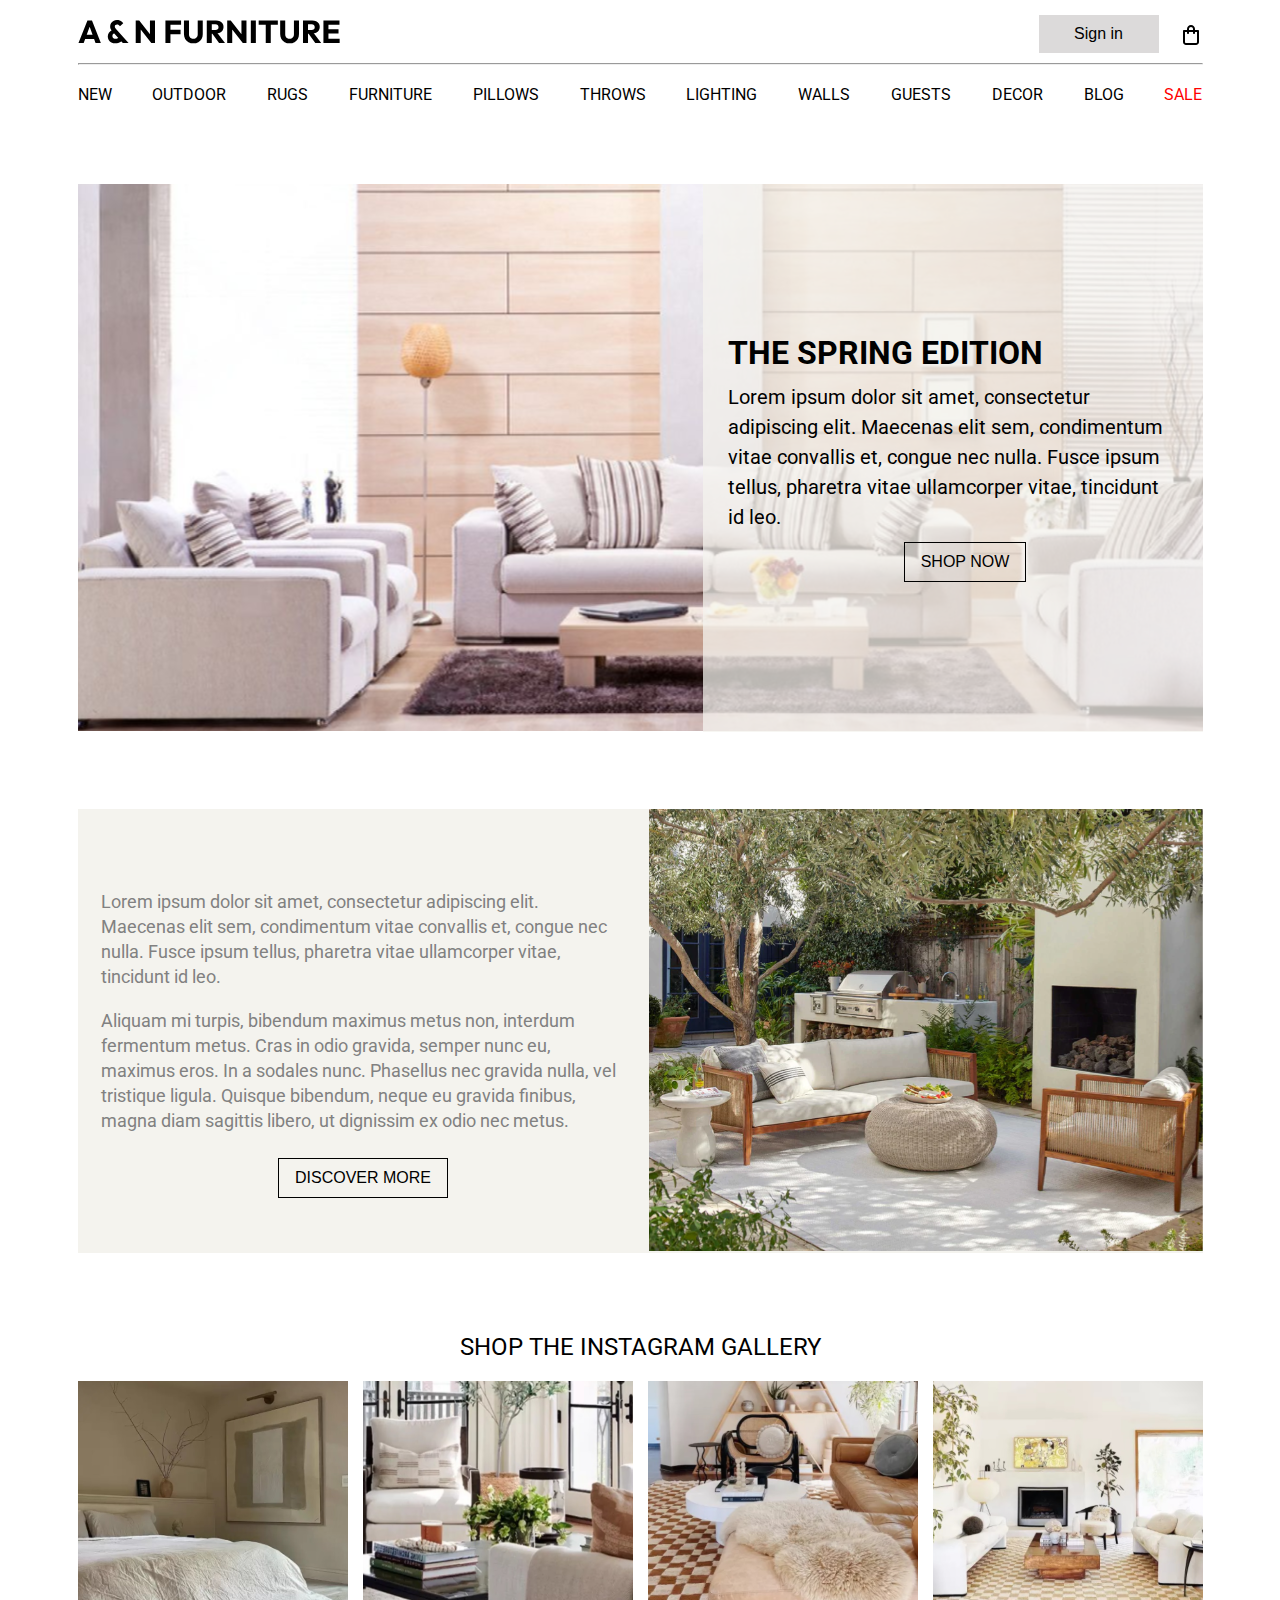
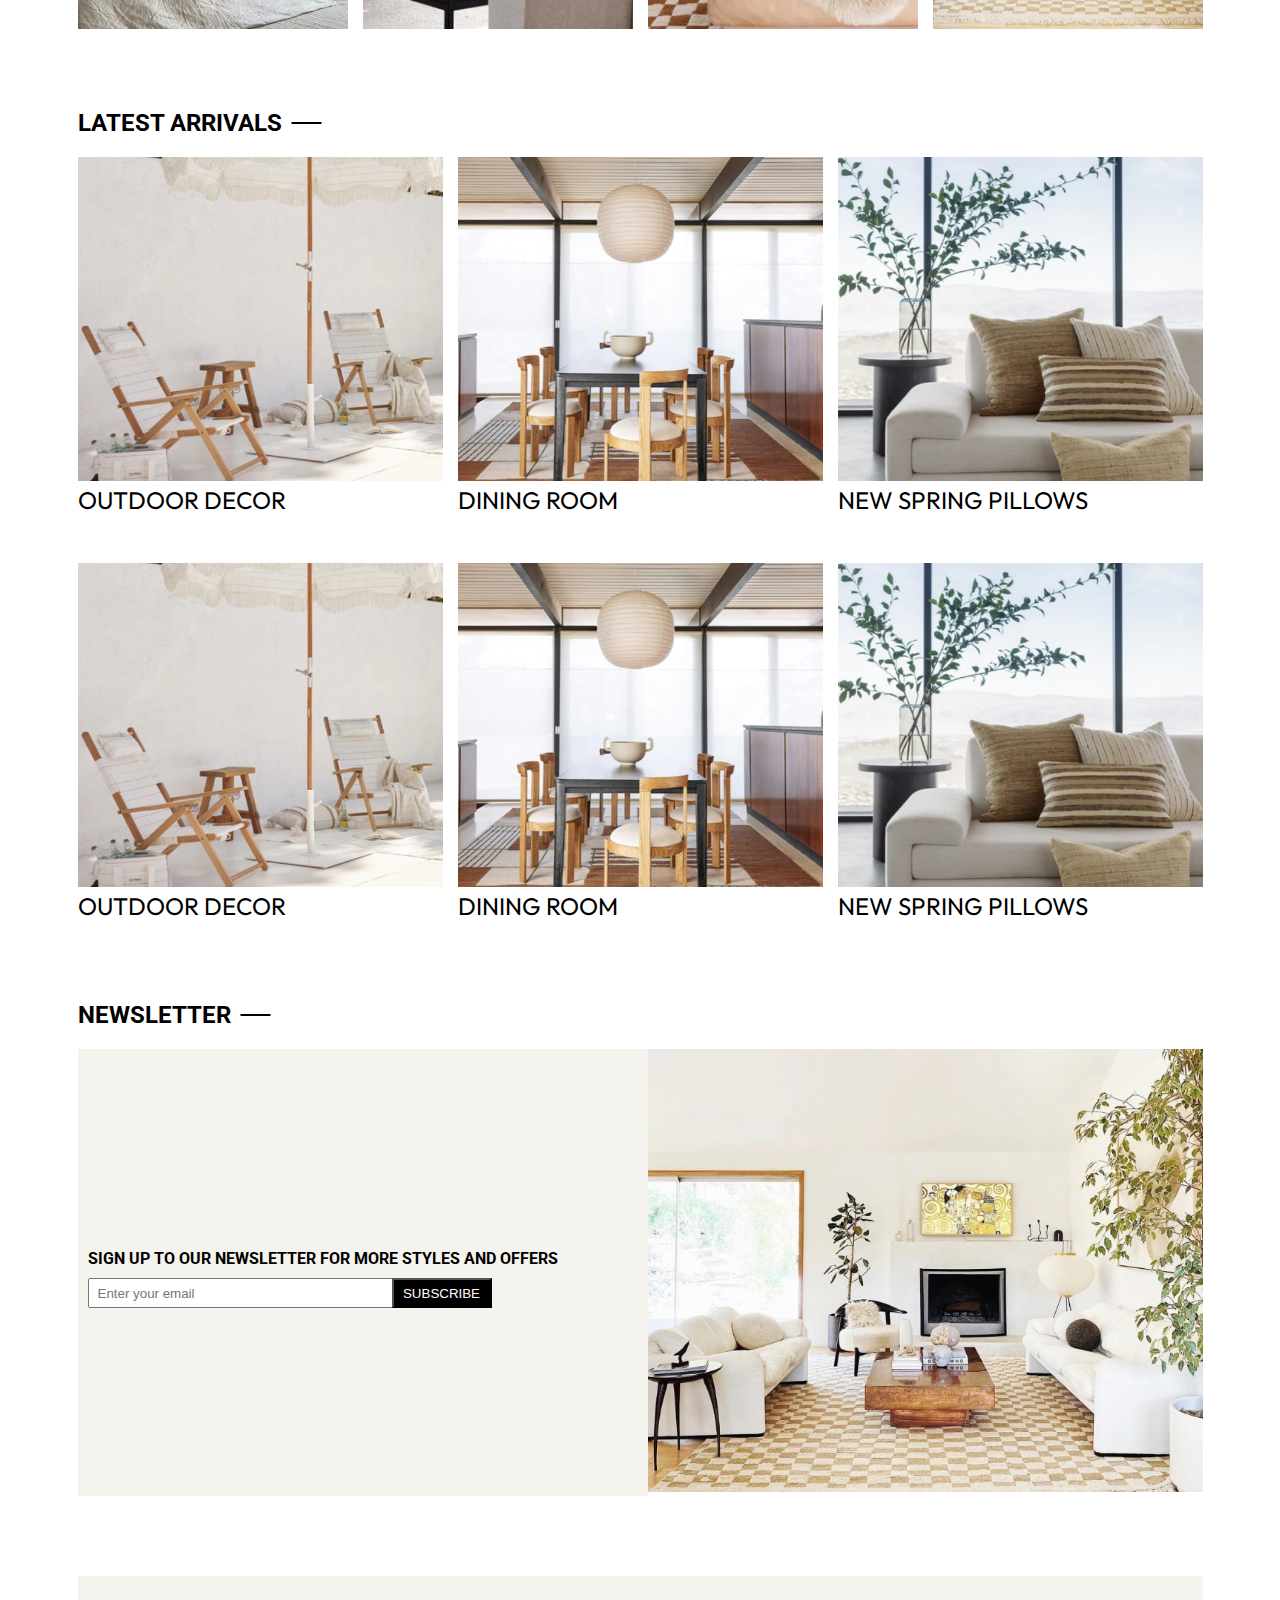
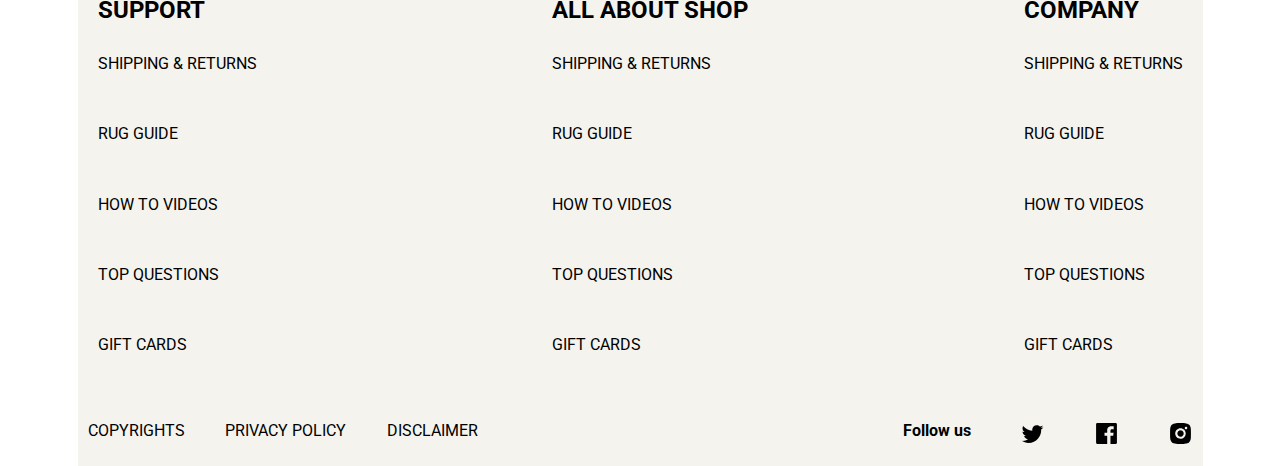
==== commit 72fe791a: "new pages added" ====
--- a/index.html
+++ b/index.html
@@ -13,11 +13,18 @@
     <!-- Top NavBar starts -->
     <div class="nav-container">
     <div class="logo">
+      <a href="index.html">
       <img src="./images/sitelogo.svg" alt="logo">
+    </a>
     </div>
     <div class="login">
-      <button type="button" class="btn btn-sign">Sign in</button>
+      <!-- <button type="button" class="btn btn-sign"><a href="login.html">Sign in</a></button> -->
+      <a href="login.html">
+        <button type="button" class="btn btn-sign">Sign in</button>
+      </a>
+      <a href="cart.html">
       <img src="./images/icon-cart.svg" class="cart" alt="shopping cart icon">
+    </a>
     </div>
   </div>
     <!-- Top NavBar ends -->
--- a/style.css
+++ b/style.css
@@ -45,6 +45,7 @@
 }
 .cart{
   cursor: pointer;
+  margin-top: 8px;
 }
 hr{
   margin-top: 10px;
@@ -273,4 +274,50 @@
   cursor: pointer;
 }
 /* Footer bottom ends */
-
+ 
+/* Login Page starts */
+.login-form{
+  margin-top: 100px;
+}
+#email, #password, #fname{
+  padding: 5px;
+}
+
+/* Login Page ends */
+
+/* Registration page starts */
+.form-container{
+  display: flex;
+  justify-content: center;
+  align-items: center;
+  flex-direction: column;
+  margin-top: 50px;
+}
+.reg-form{
+  margin-top: 50px;
+}
+input{
+  padding: 8px;
+  
+}
+#rsubmit{
+  width: 100%;
+  cursor: pointer;
+}
+.other{
+  margin-top: 10px;
+  display: flex;
+  /* gap: 40px; */
+}
+.other h3{
+  flex-grow: 3;
+  margin-right: 100px;
+}
+.btn-sign a{
+  text-decoration: none;
+  color: #000;
+}
+
+
+
+/* Registration page ends */
